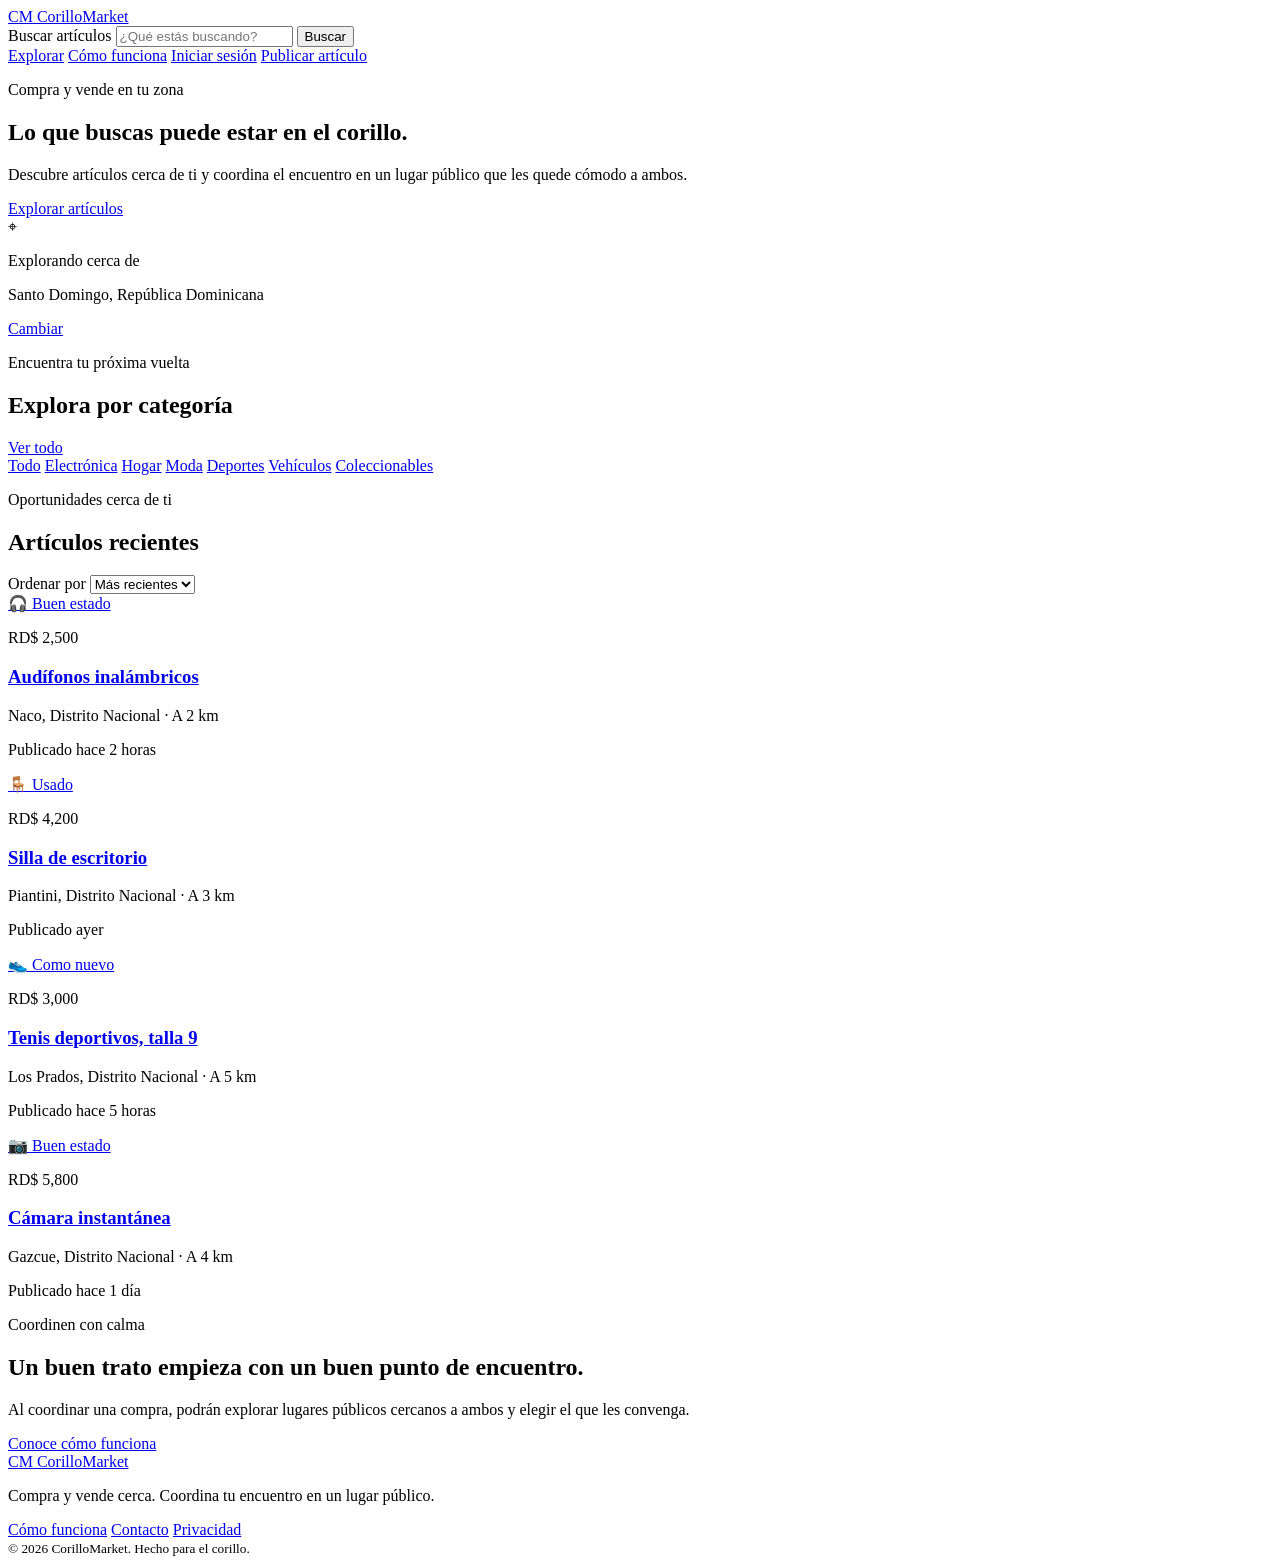
==== corillomarket main/public/index.html @ e2fe37b1 "first commit" ====
<!DOCTYPE html>
<html lang="es">
<head>
    <meta charset="UTF-8">
    <meta name="viewport" content="width=device-width, initial-scale=1.0">
    <meta name="description" content="Compra y vende artículos cerca de ti. Encuentra opciones y coordina tu encuentro en un lugar público.">
    <title>CorilloMarket | Compra y vende cerca</title>
    <link rel="stylesheet" href="style/style.css">
    <link rel="icon" href="../public/img/favicon.png" type="image/png">
</head>
<body>
    <header class="site-header">
        <a class="brand" href="index.html" aria-label="CorilloMarket, inicio">
            <span class="brand-mark" aria-hidden="true">CM</span>
            <span class="brand-name">Corillo<span>Market</span></span>
        </a>

        <form class="search-form" action="#productos" method="get" role="search">
            <label class="visually-hidden" for="busqueda">Buscar artículos</label>
            <input id="busqueda" name="q" type="search" placeholder="¿Qué estás buscando?">
            <button type="submit" aria-label="Buscar">Buscar</button>
        </form>

        <nav class="main-nav" aria-label="Navegación principal">
            <a class="nav-link active" href="index.html">Explorar</a>
            <a class="nav-link" href="#como-funciona">Cómo funciona</a>
            <a class="nav-link" href="login.php">Iniciar sesión</a>
            <a class="button button-primary" href="registro.php">Publicar artículo</a>
        </nav>
    </header>

    <main>
        <section class="welcome" aria-labelledby="welcome-title">
            <div class="welcome-copy">
                <p class="eyebrow">Compra y vende en tu zona</p>
                <h1 id="welcome-title">Lo que buscas puede estar <span>en el corillo.</span></h1>
                <p>Descubre artículos cerca de ti y coordina el encuentro en un lugar público que les quede cómodo a ambos.</p>
                <a class="button button-primary" href="#productos">Explorar artículos</a>
            </div>
            <aside class="location-card" aria-label="Ubicación seleccionada">
                <span class="location-icon" aria-hidden="true">⌖</span>
                <div>
                    <p class="card-label">Explorando cerca de</p>
                    <p class="location-name">Santo Domingo, República Dominicana</p>
                </div>
                <a href="#ubicacion" class="text-link">Cambiar</a>
            </aside>
        </section>

        <section class="category-section" aria-labelledby="categories-title">
            <div class="section-heading">
                <div>
                    <p class="eyebrow">Encuentra tu próxima vuelta</p>
                    <h2 id="categories-title">Explora por categoría</h2>
                </div>
                <a class="text-link" href="#productos">Ver todo</a>
            </div>
            <nav class="category-list" aria-label="Categorías de artículos">
                <a class="category-chip selected" href="#productos">Todo</a>
                <a class="category-chip" href="#productos">Electrónica</a>
                <a class="category-chip" href="#productos">Hogar</a>
                <a class="category-chip" href="#productos">Moda</a>
                <a class="category-chip" href="#productos">Deportes</a>
                <a class="category-chip" href="#productos">Vehículos</a>
                <a class="category-chip" href="#productos">Coleccionables</a>
            </nav>
        </section>

        <section class="listing-section" id="productos" aria-labelledby="listings-title">
            <div class="section-heading">
                <div>
                    <p class="eyebrow">Oportunidades cerca de ti</p>
                    <h2 id="listings-title">Artículos recientes</h2>
                </div>
                <label class="sort-control" for="ordenar">Ordenar por
                    <select id="ordenar" name="ordenar">
                        <option value="recientes">Más recientes</option>
                        <option value="menor-precio">Menor precio</option>
                        <option value="mayor-precio">Mayor precio</option>
                    </select>
                </label>
            </div>

            <div class="product-grid">
                <article class="product-card">
                    <a class="product-image image-electronics" href="#articulo-1" aria-label="Ver audífonos inalámbricos">
                        <span class="image-placeholder" aria-hidden="true">🎧</span>
                        <span class="image-tag">Buen estado</span>
                    </a>
                    <div class="product-info">
                        <p class="product-price">RD$ 2,500</p>
                        <h3><a href="#articulo-1">Audífonos inalámbricos</a></h3>
                        <p class="product-location">Naco, Distrito Nacional · A 2 km</p>
                        <p class="product-date">Publicado hace 2 horas</p>
                    </div>
                </article>

                <article class="product-card">
                    <a class="product-image image-home" href="#articulo-2" aria-label="Ver silla de escritorio">
                        <span class="image-placeholder" aria-hidden="true">🪑</span>
                        <span class="image-tag">Usado</span>
                    </a>
                    <div class="product-info">
                        <p class="product-price">RD$ 4,200</p>
                        <h3><a href="#articulo-2">Silla de escritorio</a></h3>
                        <p class="product-location">Piantini, Distrito Nacional · A 3 km</p>
                        <p class="product-date">Publicado ayer</p>
                    </div>
                </article>

                <article class="product-card">
                    <a class="product-image image-fashion" href="#articulo-3" aria-label="Ver tenis deportivos">
                        <span class="image-placeholder" aria-hidden="true">👟</span>
                        <span class="image-tag">Como nuevo</span>
                    </a>
                    <div class="product-info">
                        <p class="product-price">RD$ 3,000</p>
                        <h3><a href="#articulo-3">Tenis deportivos, talla 9</a></h3>
                        <p class="product-location">Los Prados, Distrito Nacional · A 5 km</p>
                        <p class="product-date">Publicado hace 5 horas</p>
                    </div>
                </article>

                <article class="product-card">
                    <a class="product-image image-collectibles" href="#articulo-4" aria-label="Ver cámara instantánea">
                        <span class="image-placeholder" aria-hidden="true">📷</span>
                        <span class="image-tag">Buen estado</span>
                    </a>
                    <div class="product-info">
                        <p class="product-price">RD$ 5,800</p>
                        <h3><a href="#articulo-4">Cámara instantánea</a></h3>
                        <p class="product-location">Gazcue, Distrito Nacional · A 4 km</p>
                        <p class="product-date">Publicado hace 1 día</p>
                    </div>
                </article>
            </div>
        </section>

        <section class="meetup-banner" id="como-funciona" aria-labelledby="meetup-title">
            <div>
                <p class="eyebrow">Coordinen con calma</p>
                <h2 id="meetup-title">Un buen trato empieza con un buen punto de encuentro.</h2>
                <p>Al coordinar una compra, podrán explorar lugares públicos cercanos a ambos y elegir el que les convenga.</p>
            </div>
            <a class="button button-secondary" href="como-funciona.html">Conoce cómo funciona</a>
        </section>
    </main>

    <footer class="site-footer">
        <a class="brand brand-footer" href="index.html">
            <span class="brand-mark" aria-hidden="true">CM</span>
            <span class="brand-name">Corillo<span>Market</span></span>
        </a>
        <p>Compra y vende cerca. Coordina tu encuentro en un lugar público.</p>
        <nav aria-label="Enlaces del pie de página">
            <a href="como-funciona.html">Cómo funciona</a>
            <a href="contacto.html">Contacto</a>
            <a href="privacidad.html">Privacidad</a>
        </nav>
        <small>&copy; 2026 CorilloMarket. Hecho para el corillo.</small>
    </footer>
</body>
</html>
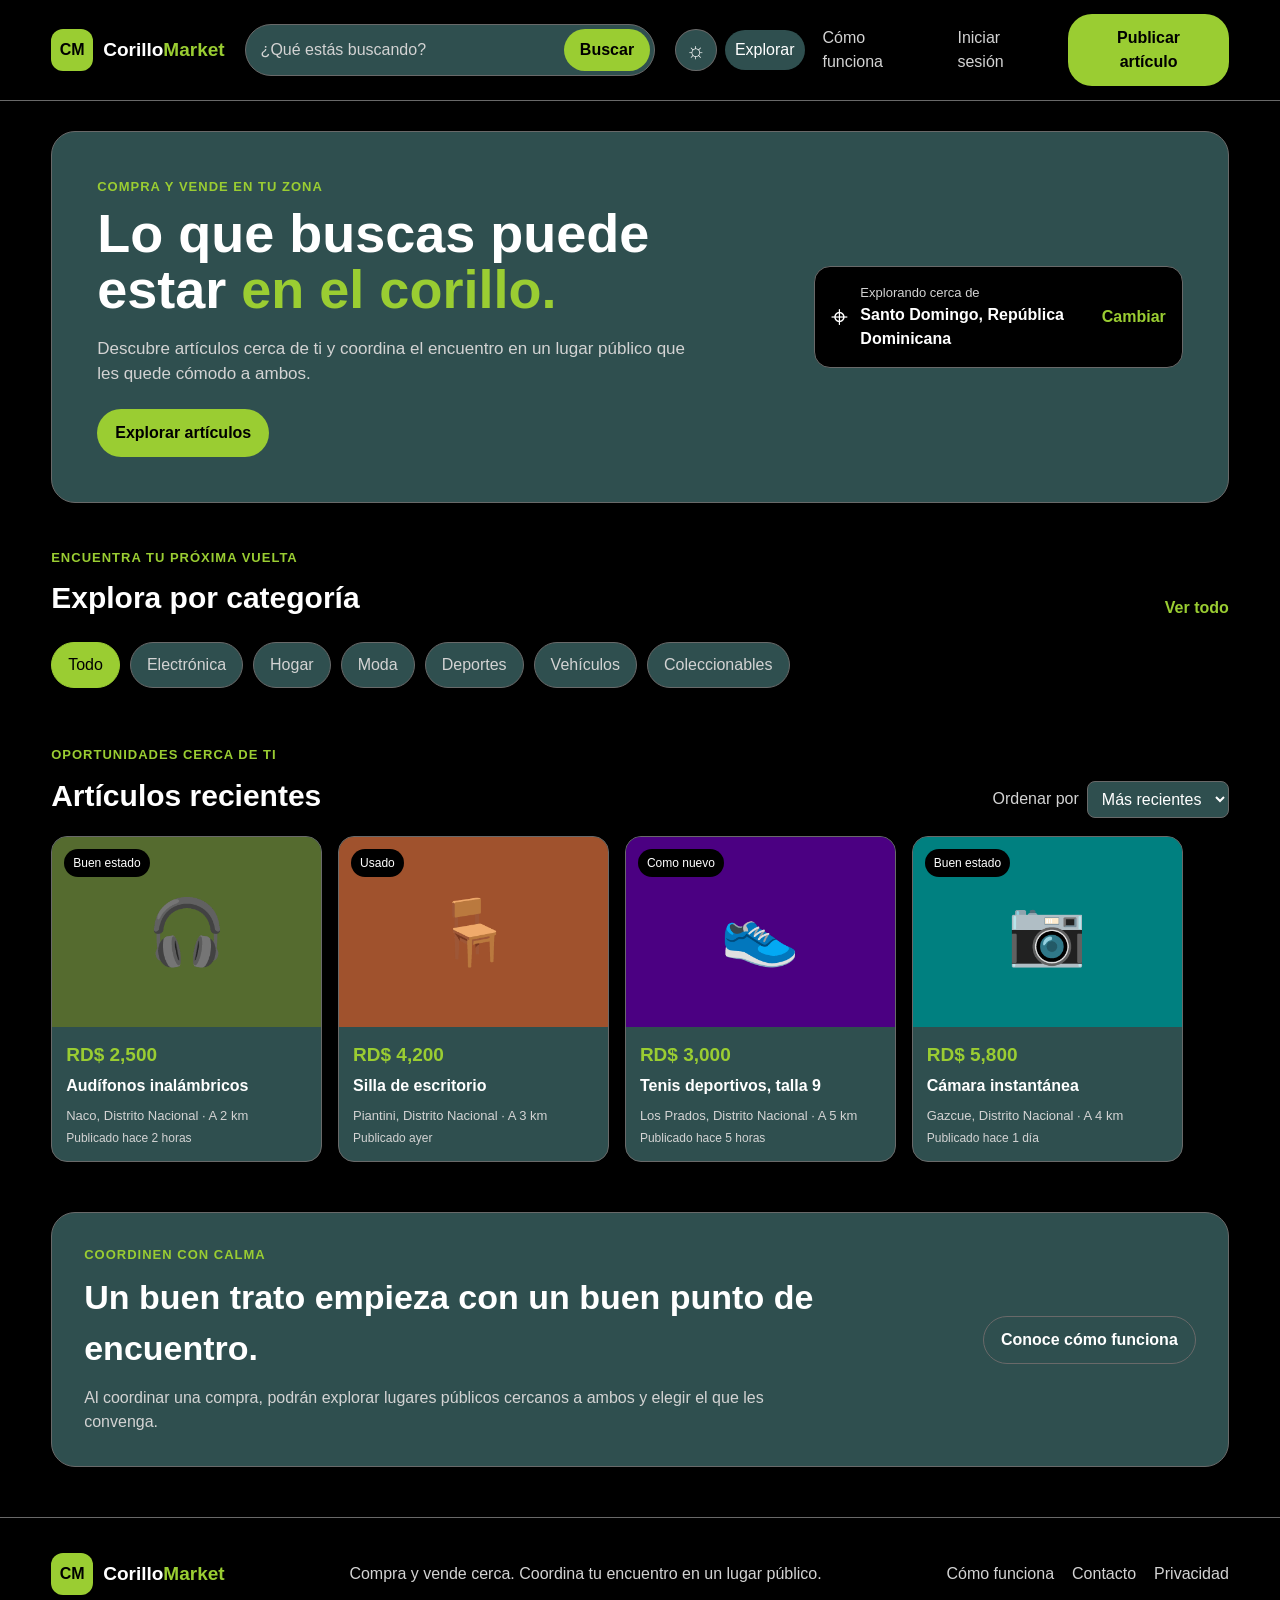
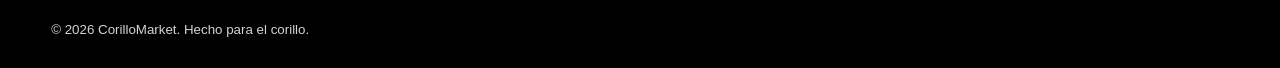
==== commit 3b92463a: "Add .gitignore file and create index.html for CorilloMarket" ====
--- a/corillomarket main/public/index.html
+++ b/corillomarket main/public/index.html
@@ -6,74 +6,79 @@
     <meta name="description" content="Compra y vende artículos cerca de ti. Encuentra opciones y coordina tu encuentro en un lugar público.">
     <title>CorilloMarket | Compra y vende cerca</title>
     <link rel="stylesheet" href="style/style.css">
-    <link rel="icon" href="../public/img/favicon.png" type="image/png">
+    <script src="js/theme.js" defer></script>
 </head>
-<body>
-    <header class="site-header">
-        <a class="brand" href="index.html" aria-label="CorilloMarket, inicio">
-            <span class="brand-mark" aria-hidden="true">CM</span>
-            <span class="brand-name">Corillo<span>Market</span></span>
+<body class="cm-page">
+    <header class="cm-header">
+        <a class="cm-brand" href="index.html" aria-label="CorilloMarket, inicio">
+            <span class="cm-brand__mark" aria-hidden="true">CM</span>
+            <span class="cm-brand__name">Corillo<span class="cm-brand__name-accent">Market</span></span>
         </a>
 
-        <form class="search-form" action="#productos" method="get" role="search">
-            <label class="visually-hidden" for="busqueda">Buscar artículos</label>
-            <input id="busqueda" name="q" type="search" placeholder="¿Qué estás buscando?">
-            <button type="submit" aria-label="Buscar">Buscar</button>
+        <form class="cm-search" action="#cm-listings" method="get" role="search">
+            <label class="cm-visually-hidden" for="cm-search-query">Buscar artículos</label>
+            <input class="cm-search__input" id="cm-search-query" name="q" type="search" placeholder="¿Qué estás buscando?">
+            <button class="cm-button cm-button--search" type="submit" aria-label="Buscar artículos">Buscar</button>
         </form>
 
-        <nav class="main-nav" aria-label="Navegación principal">
-            <a class="nav-link active" href="index.html">Explorar</a>
-            <a class="nav-link" href="#como-funciona">Cómo funciona</a>
-            <a class="nav-link" href="login.php">Iniciar sesión</a>
-            <a class="button button-primary" href="registro.php">Publicar artículo</a>
+        <nav class="cm-navigation" aria-label="Navegación principal">
+            <button class="cm-theme-toggle" type="button" data-theme-toggle aria-label="Cambiar tema" aria-pressed="false" title="Cambiar a modo claro">
+                <span class="cm-theme-toggle__icon" data-theme-icon aria-hidden="true">☼</span>
+            </button>
+            <a class="cm-navigation__link cm-navigation__link--active" href="index.html" aria-current="page">Explorar</a>
+            <a class="cm-navigation__link" href="#cm-how-it-works">Cómo funciona</a>
+            <a class="cm-navigation__link" href="login.php">Iniciar sesión</a>
+            <a class="cm-button cm-button--primary" href="registro.php">Publicar artículo</a>
         </nav>
     </header>
 
-    <main>
-        <section class="welcome" aria-labelledby="welcome-title">
-            <div class="welcome-copy">
-                <p class="eyebrow">Compra y vende en tu zona</p>
-                <h1 id="welcome-title">Lo que buscas puede estar <span>en el corillo.</span></h1>
-                <p>Descubre artículos cerca de ti y coordina el encuentro en un lugar público que les quede cómodo a ambos.</p>
-                <a class="button button-primary" href="#productos">Explorar artículos</a>
+    <main class="cm-main">
+        <section class="cm-intro" aria-labelledby="cm-intro-title">
+            <div class="cm-intro__copy">
+                <p class="cm-eyebrow">Compra y vende en tu zona</p>
+                <h1 class="cm-intro__title" id="cm-intro-title">Lo que buscas puede estar <span class="cm-intro__title-accent">en el corillo.</span></h1>
+                <p class="cm-intro__description">Descubre artículos cerca de ti y coordina el encuentro en un lugar público que les quede cómodo a ambos.</p>
+                <a class="cm-button cm-button--primary" href="#cm-listings">Explorar artículos</a>
             </div>
-            <aside class="location-card" aria-label="Ubicación seleccionada">
-                <span class="location-icon" aria-hidden="true">⌖</span>
-                <div>
-                    <p class="card-label">Explorando cerca de</p>
-                    <p class="location-name">Santo Domingo, República Dominicana</p>
+
+            <aside class="cm-location" id="cm-location" aria-label="Ubicación seleccionada">
+                <span class="cm-location__icon" aria-hidden="true">⌖</span>
+                <div class="cm-location__details">
+                    <p class="cm-location__label">Explorando cerca de</p>
+                    <p class="cm-location__name">Santo Domingo, República Dominicana</p>
                 </div>
-                <a href="#ubicacion" class="text-link">Cambiar</a>
+                <a class="cm-text-link" href="#cm-location">Cambiar</a>
             </aside>
         </section>
 
-        <section class="category-section" aria-labelledby="categories-title">
-            <div class="section-heading">
-                <div>
-                    <p class="eyebrow">Encuentra tu próxima vuelta</p>
-                    <h2 id="categories-title">Explora por categoría</h2>
+        <section class="cm-categories" aria-labelledby="cm-categories-title">
+            <div class="cm-section-heading">
+                <div class="cm-section-heading__copy">
+                    <p class="cm-eyebrow">Encuentra tu próxima vuelta</p>
+                    <h2 class="cm-section-heading__title" id="cm-categories-title">Explora por categoría</h2>
                 </div>
-                <a class="text-link" href="#productos">Ver todo</a>
+                <a class="cm-text-link" href="#cm-listings">Ver todo</a>
             </div>
-            <nav class="category-list" aria-label="Categorías de artículos">
-                <a class="category-chip selected" href="#productos">Todo</a>
-                <a class="category-chip" href="#productos">Electrónica</a>
-                <a class="category-chip" href="#productos">Hogar</a>
-                <a class="category-chip" href="#productos">Moda</a>
-                <a class="category-chip" href="#productos">Deportes</a>
-                <a class="category-chip" href="#productos">Vehículos</a>
-                <a class="category-chip" href="#productos">Coleccionables</a>
+
+            <nav class="cm-category-list" aria-label="Categorías de artículos">
+                <a class="cm-category-chip cm-category-chip--selected" href="#cm-listings" aria-current="true">Todo</a>
+                <a class="cm-category-chip" href="#cm-listings">Electrónica</a>
+                <a class="cm-category-chip" href="#cm-listings">Hogar</a>
+                <a class="cm-category-chip" href="#cm-listings">Moda</a>
+                <a class="cm-category-chip" href="#cm-listings">Deportes</a>
+                <a class="cm-category-chip" href="#cm-listings">Vehículos</a>
+                <a class="cm-category-chip" href="#cm-listings">Coleccionables</a>
             </nav>
         </section>
 
-        <section class="listing-section" id="productos" aria-labelledby="listings-title">
-            <div class="section-heading">
-                <div>
-                    <p class="eyebrow">Oportunidades cerca de ti</p>
-                    <h2 id="listings-title">Artículos recientes</h2>
+        <section class="cm-listings" id="cm-listings" aria-labelledby="cm-listings-title">
+            <div class="cm-section-heading">
+                <div class="cm-section-heading__copy">
+                    <p class="cm-eyebrow">Oportunidades cerca de ti</p>
+                    <h2 class="cm-section-heading__title" id="cm-listings-title">Artículos recientes</h2>
                 </div>
-                <label class="sort-control" for="ordenar">Ordenar por
-                    <select id="ordenar" name="ordenar">
+                <label class="cm-sort" for="cm-sort-order">Ordenar por
+                    <select class="cm-sort__select" id="cm-sort-order" name="ordenar">
                         <option value="recientes">Más recientes</option>
                         <option value="menor-precio">Menor precio</option>
                         <option value="mayor-precio">Mayor precio</option>
@@ -81,83 +86,86 @@
                 </label>
             </div>
 
-            <div class="product-grid">
-                <article class="product-card">
-                    <a class="product-image image-electronics" href="#articulo-1" aria-label="Ver audífonos inalámbricos">
-                        <span class="image-placeholder" aria-hidden="true">🎧</span>
-                        <span class="image-tag">Buen estado</span>
+            <div class="cm-product-grid">
+                <article class="cm-product-card">
+                    <a class="cm-product-card__image cm-product-card__image--electronics" href="#cm-listings" aria-label="Ver audífonos inalámbricos">
+                        <span class="cm-product-card__placeholder" aria-hidden="true">🎧</span>
+                        <span class="cm-product-card__tag">Buen estado</span>
                     </a>
-                    <div class="product-info">
-                        <p class="product-price">RD$ 2,500</p>
-                        <h3><a href="#articulo-1">Audífonos inalámbricos</a></h3>
-                        <p class="product-location">Naco, Distrito Nacional · A 2 km</p>
-                        <p class="product-date">Publicado hace 2 horas</p>
+                    <div class="cm-product-card__info">
+                        <p class="cm-product-card__price">RD$ 2,500</p>
+                        <h3 class="cm-product-card__title"><a href="#cm-listings">Audífonos inalámbricos</a></h3>
+                        <p class="cm-product-card__location">Naco, Distrito Nacional · A 2 km</p>
+                        <p class="cm-product-card__date">Publicado hace 2 horas</p>
                     </div>
                 </article>
 
-                <article class="product-card">
-                    <a class="product-image image-home" href="#articulo-2" aria-label="Ver silla de escritorio">
-                        <span class="image-placeholder" aria-hidden="true">🪑</span>
-                        <span class="image-tag">Usado</span>
+                <article class="cm-product-card">
+                    <a class="cm-product-card__image cm-product-card__image--home" href="#cm-listings" aria-label="Ver silla de escritorio">
+                        <span class="cm-product-card__placeholder" aria-hidden="true">🪑</span>
+                        <span class="cm-product-card__tag">Usado</span>
                     </a>
-                    <div class="product-info">
-                        <p class="product-price">RD$ 4,200</p>
-                        <h3><a href="#articulo-2">Silla de escritorio</a></h3>
-                        <p class="product-location">Piantini, Distrito Nacional · A 3 km</p>
-                        <p class="product-date">Publicado ayer</p>
+                    <div class="cm-product-card__info">
+                        <p class="cm-product-card__price">RD$ 4,200</p>
+                        <h3 class="cm-product-card__title"><a href="#cm-listings">Silla de escritorio</a></h3>
+                        <p class="cm-product-card__location">Piantini, Distrito Nacional · A 3 km</p>
+                        <p class="cm-product-card__date">Publicado ayer</p>
                     </div>
                 </article>
 
-                <article class="product-card">
-                    <a class="product-image image-fashion" href="#articulo-3" aria-label="Ver tenis deportivos">
-                        <span class="image-placeholder" aria-hidden="true">👟</span>
-                        <span class="image-tag">Como nuevo</span>
+                <article class="cm-product-card">
+                    <a class="cm-product-card__image cm-product-card__image--fashion" href="#cm-listings" aria-label="Ver tenis deportivos">
+                        <span class="cm-product-card__placeholder" aria-hidden="true">👟</span>
+                        <span class="cm-product-card__tag">Como nuevo</span>
                     </a>
-                    <div class="product-info">
-                        <p class="product-price">RD$ 3,000</p>
-                        <h3><a href="#articulo-3">Tenis deportivos, talla 9</a></h3>
-                        <p class="product-location">Los Prados, Distrito Nacional · A 5 km</p>
-                        <p class="product-date">Publicado hace 5 horas</p>
+                    <div class="cm-product-card__info">
+                        <p class="cm-product-card__price">RD$ 3,000</p>
+                        <h3 class="cm-product-card__title"><a href="#cm-listings">Tenis deportivos, talla 9</a></h3>
+                        <p class="cm-product-card__location">Los Prados, Distrito Nacional · A 5 km</p>
+                        <p class="cm-product-card__date">Publicado hace 5 horas</p>
                     </div>
                 </article>
 
-                <article class="product-card">
-                    <a class="product-image image-collectibles" href="#articulo-4" aria-label="Ver cámara instantánea">
-                        <span class="image-placeholder" aria-hidden="true">📷</span>
-                        <span class="image-tag">Buen estado</span>
+                <article class="cm-product-card">
+                    <a class="cm-product-card__image cm-product-card__image--collectibles" href="#cm-listings" aria-label="Ver cámara instantánea">
+                        <span class="cm-product-card__placeholder" aria-hidden="true">📷</span>
+                        <span class="cm-product-card__tag">Buen estado</span>
                     </a>
-                    <div class="product-info">
-                        <p class="product-price">RD$ 5,800</p>
-                        <h3><a href="#articulo-4">Cámara instantánea</a></h3>
-                        <p class="product-location">Gazcue, Distrito Nacional · A 4 km</p>
-                        <p class="product-date">Publicado hace 1 día</p>
+                    <div class="cm-product-card__info">
+                        <p class="cm-product-card__price">RD$ 5,800</p>
+                        <h3 class="cm-product-card__title"><a href="#cm-listings">Cámara instantánea</a></h3>
+                        <p class="cm-product-card__location">Gazcue, Distrito Nacional · A 4 km</p>
+                        <p class="cm-product-card__date">Publicado hace 1 día</p>
                     </div>
                 </article>
             </div>
         </section>
 
-        <section class="meetup-banner" id="como-funciona" aria-labelledby="meetup-title">
-            <div>
-                <p class="eyebrow">Coordinen con calma</p>
-                <h2 id="meetup-title">Un buen trato empieza con un buen punto de encuentro.</h2>
-                <p>Al coordinar una compra, podrán explorar lugares públicos cercanos a ambos y elegir el que les convenga.</p>
+        <section class="cm-meetup" id="cm-how-it-works" aria-labelledby="cm-meetup-title">
+            <div class="cm-meetup__copy">
+                <p class="cm-eyebrow">Coordinen con calma</p>
+                <h2 class="cm-meetup__title" id="cm-meetup-title">Un buen trato empieza con un buen punto de encuentro.</h2>
+                <p class="cm-meetup__description">Al coordinar una compra, podrán explorar lugares públicos cercanos a ambos y elegir el que les convenga.</p>
             </div>
-            <a class="button button-secondary" href="como-funciona.html">Conoce cómo funciona</a>
+            <a class="cm-button cm-button--secondary" href="como-funciona.html">Conoce cómo funciona</a>
         </section>
     </main>
 
-    <footer class="site-footer">
-        <a class="brand brand-footer" href="index.html">
-            <span class="brand-mark" aria-hidden="true">CM</span>
-            <span class="brand-name">Corillo<span>Market</span></span>
+    <footer class="cm-footer">
+        <a class="cm-brand cm-brand--footer" href="index.html" aria-label="CorilloMarket, inicio">
+            <span class="cm-brand__mark" aria-hidden="true">CM</span>
+            <span class="cm-brand__name">Corillo<span class="cm-brand__name-accent">Market</span></span>
         </a>
-        <p>Compra y vende cerca. Coordina tu encuentro en un lugar público.</p>
-        <nav aria-label="Enlaces del pie de página">
+        <p class="cm-footer__description">Compra y vende cerca. Coordina tu encuentro en un lugar público.</p>
+        <nav class="cm-footer__navigation" aria-label="Enlaces del pie de página">
             <a href="como-funciona.html">Cómo funciona</a>
             <a href="contacto.html">Contacto</a>
             <a href="privacidad.html">Privacidad</a>
         </nav>
-        <small>&copy; 2026 CorilloMarket. Hecho para el corillo.</small>
+        <small class="cm-footer__copyright">&copy; 2026 CorilloMarket. Hecho para el corillo.</small>
     </footer>
 </body>
 </html>
+
+
+
--- a/corillomarket main/public/style/style.css
+++ b/corillomarket main/public/style/style.css
@@ -0,0 +1,671 @@
+/* CorilloMarket: modo oscuro predeterminado y modo claro opcional. */
+
+/* Ajustes generales */
+* {
+    box-sizing: border-box;
+}
+
+html {
+    scroll-behavior: smooth;
+}
+
+body {
+    margin: 0;
+    background-color: black;
+    color: white;
+    font-family: Arial, Helvetica, sans-serif;
+    line-height: 1.5;
+}
+
+button,
+input,
+select {
+    font: inherit;
+}
+
+a {
+    color: inherit;
+    text-decoration: none;
+}
+
+:focus-visible {
+    outline: 3px solid greenyellow;
+    outline-offset: 3px;
+}
+
+.cm-visually-hidden {
+    position: absolute;
+    width: 1px;
+    height: 1px;
+    overflow: hidden;
+    clip: rect(0, 0, 0, 0);
+}
+
+/* Encabezado y navegación */
+.cm-header {
+    position: sticky;
+    top: 0;
+    z-index: 10;
+    display: flex;
+    align-items: center;
+    justify-content: space-between;
+    gap: 20px;
+    padding: 14px 4%;
+    border-bottom: 1px solid dimgray;
+    background-color: black;
+}
+
+.cm-brand {
+    display: flex;
+    align-items: center;
+    gap: 10px;
+    white-space: nowrap;
+}
+
+.cm-brand__mark {
+    display: flex;
+    width: 42px;
+    height: 42px;
+    align-items: center;
+    justify-content: center;
+    border-radius: 12px;
+    background-color: yellowgreen;
+    color: black;
+    font-weight: bold;
+}
+
+.cm-brand__name {
+    font-size: 19px;
+    font-weight: bold;
+}
+
+.cm-brand__name-accent,
+.cm-intro__title-accent {
+    color: yellowgreen;
+}
+
+.cm-search {
+    display: flex;
+    width: 35%;
+    overflow: hidden;
+    border: 1px solid dimgray;
+    border-radius: 30px;
+    background-color: darkslategray;
+}
+
+.cm-search__input {
+    width: 100%;
+    min-width: 0;
+    padding: 10px 15px;
+    border: 0;
+    background-color: transparent;
+    color: white;
+}
+
+.cm-search__input::placeholder {
+    color: lightgray;
+}
+
+.cm-navigation {
+    display: flex;
+    align-items: center;
+    justify-content: flex-end;
+    gap: 8px;
+}
+
+.cm-navigation__link {
+    padding: 8px 10px;
+    border-radius: 20px;
+    color: lightgray;
+}
+
+.cm-navigation__link:hover,
+.cm-navigation__link--active {
+    background-color: darkslategray;
+    color: white;
+}
+
+.cm-theme-toggle {
+    width: 42px;
+    height: 42px;
+    border: 1px solid dimgray;
+    border-radius: 50%;
+    background-color: darkslategray;
+    color: white;
+    cursor: pointer;
+}
+
+.cm-theme-toggle:hover {
+    background-color: dimgray;
+}
+
+.cm-theme-toggle__icon {
+    font-size: 22px;
+}
+
+/* Botones */
+.cm-button {
+    display: inline-block;
+    padding: 11px 17px;
+    border: 1px solid transparent;
+    border-radius: 24px;
+    font-weight: bold;
+    text-align: center;
+    cursor: pointer;
+}
+
+.cm-button--primary,
+.cm-button--search {
+    background-color: yellowgreen;
+    color: black;
+}
+
+.cm-button--primary:hover,
+.cm-button--search:hover {
+    background-color: greenyellow;
+}
+
+.cm-button--search {
+    margin: 4px;
+    padding: 8px 15px;
+}
+
+.cm-button--secondary {
+    border-color: dimgray;
+    background-color: darkslategray;
+    color: white;
+}
+
+/* Contenido principal */
+.cm-main {
+    width: 92%;
+    max-width: 1200px;
+    margin: 30px auto;
+}
+
+.cm-eyebrow {
+    margin: 0 0 8px;
+    color: yellowgreen;
+    font-size: 13px;
+    font-weight: bold;
+    letter-spacing: 1px;
+    text-transform: uppercase;
+}
+
+.cm-intro {
+    display: flex;
+    min-height: 330px;
+    align-items: center;
+    justify-content: space-between;
+    gap: 35px;
+    padding: 45px;
+    border: 1px solid dimgray;
+    border-radius: 24px;
+    background-color: darkslategray;
+}
+
+.cm-intro__copy {
+    width: 65%;
+}
+
+.cm-intro__title {
+    max-width: 700px;
+    margin: 0;
+    font-size: 54px;
+    line-height: 1.05;
+}
+
+.cm-intro__description {
+    max-width: 600px;
+    margin: 18px 0 22px;
+    color: lightgray;
+    font-size: 17px;
+}
+
+.cm-location {
+    display: flex;
+    width: 35%;
+    align-items: center;
+    gap: 12px;
+    padding: 16px;
+    border: 1px solid dimgray;
+    border-radius: 16px;
+    background-color: black;
+}
+
+.cm-location__icon {
+    font-size: 30px;
+}
+
+.cm-location__details {
+    flex: 1;
+}
+
+.cm-location__label,
+.cm-location__name {
+    margin: 0;
+}
+
+.cm-location__label {
+    color: lightgray;
+    font-size: 13px;
+}
+
+.cm-location__name {
+    font-weight: bold;
+}
+
+.cm-text-link {
+    color: yellowgreen;
+    font-weight: bold;
+    white-space: nowrap;
+}
+
+.cm-text-link:hover {
+    text-decoration: underline;
+}
+
+/* Categorías y títulos de sección */
+.cm-categories,
+.cm-listings {
+    padding-top: 45px;
+}
+
+.cm-section-heading {
+    display: flex;
+    align-items: flex-end;
+    justify-content: space-between;
+    gap: 15px;
+    margin-bottom: 18px;
+}
+
+.cm-section-heading__title {
+    margin: 0;
+    font-size: 30px;
+}
+
+.cm-category-list {
+    display: flex;
+    gap: 10px;
+    overflow-x: auto;
+    padding: 4px 0 12px;
+}
+
+.cm-category-chip {
+    flex: 0 0 auto;
+    padding: 10px 16px;
+    border: 1px solid dimgray;
+    border-radius: 24px;
+    background-color: darkslategray;
+    color: lightgray;
+}
+
+.cm-category-chip:hover,
+.cm-category-chip--selected {
+    border-color: yellowgreen;
+    background-color: yellowgreen;
+    color: black;
+}
+
+/* Orden y cuadrícula de artículos */
+.cm-sort {
+    display: flex;
+    align-items: center;
+    gap: 8px;
+    color: lightgray;
+}
+
+.cm-sort__select {
+    padding: 8px 10px;
+    border: 1px solid dimgray;
+    border-radius: 8px;
+    background-color: darkslategray;
+    color: white;
+}
+
+.cm-product-grid {
+    display: flex;
+    flex-wrap: wrap;
+    gap: 16px;
+}
+
+.cm-product-card {
+    width: 23%;
+    overflow: hidden;
+    border: 1px solid dimgray;
+    border-radius: 16px;
+    background-color: darkslategray;
+}
+
+.cm-product-card__image {
+    position: relative;
+    display: flex;
+    height: 190px;
+    align-items: center;
+    justify-content: center;
+    background-color: darkslategray;
+}
+
+.cm-product-card__image--electronics { background-color: darkolivegreen; }
+.cm-product-card__image--home { background-color: sienna; }
+.cm-product-card__image--fashion { background-color: indigo; }
+.cm-product-card__image--collectibles { background-color: teal; }
+
+.cm-product-card__placeholder {
+    font-size: 64px;
+}
+
+.cm-product-card__tag {
+    position: absolute;
+    top: 12px;
+    left: 12px;
+    padding: 5px 9px;
+    border-radius: 15px;
+    background-color: black;
+    color: white;
+    font-size: 12px;
+}
+
+.cm-product-card__info {
+    padding: 14px;
+}
+
+.cm-product-card__price {
+    margin: 0 0 5px;
+    color: yellowgreen;
+    font-size: 19px;
+    font-weight: bold;
+}
+
+.cm-product-card__title {
+    margin: 0;
+    font-size: 16px;
+}
+
+.cm-product-card__title a:hover {
+    color: yellowgreen;
+}
+
+.cm-product-card__location,
+.cm-product-card__date {
+    margin: 8px 0 0;
+    color: lightgray;
+    font-size: 13px;
+}
+
+.cm-product-card__date {
+    margin-top: 3px;
+    font-size: 12px;
+}
+
+/* Información sobre los puntos de encuentro */
+.cm-meetup {
+    display: flex;
+    align-items: center;
+    justify-content: space-between;
+    gap: 25px;
+    margin: 50px 0;
+    padding: 32px;
+    border: 1px solid dimgray;
+    border-radius: 24px;
+    background-color: darkslategray;
+}
+
+.cm-meetup__copy {
+    max-width: 750px;
+}
+
+.cm-meetup__title {
+    margin: 0;
+    font-size: 34px;
+}
+
+.cm-meetup__description {
+    margin: 12px 0 0;
+    color: lightgray;
+}
+
+/* Pie de página */
+.cm-footer {
+    display: flex;
+    flex-wrap: wrap;
+    align-items: center;
+    justify-content: space-between;
+    gap: 18px;
+    padding: 28px 4%;
+    border-top: 1px solid dimgray;
+    background-color: black;
+}
+
+.cm-footer__description {
+    color: lightgray;
+}
+
+.cm-footer__navigation {
+    display: flex;
+    flex-wrap: wrap;
+    gap: 18px;
+    color: lightgray;
+}
+
+.cm-footer__navigation a:hover {
+    color: yellowgreen;
+}
+
+.cm-footer__copyright {
+    width: 100%;
+    color: lightgray;
+}
+
+/* Modo claro: el JavaScript añade data-theme="light" al body. */
+body[data-theme="light"] {
+    background-color: whitesmoke;
+    color: black;
+}
+
+body[data-theme="light"] .cm-header,
+body[data-theme="light"] .cm-footer {
+    border-color: lightgray;
+    background-color: white;
+}
+
+body[data-theme="light"] .cm-brand__mark,
+body[data-theme="light"] .cm-button--primary,
+body[data-theme="light"] .cm-button--search,
+body[data-theme="light"] .cm-category-chip--selected {
+    background-color: forestgreen;
+    color: white;
+}
+
+body[data-theme="light"] .cm-brand__name-accent,
+body[data-theme="light"] .cm-intro__title-accent,
+body[data-theme="light"] .cm-eyebrow,
+body[data-theme="light"] .cm-text-link,
+body[data-theme="light"] .cm-product-card__price {
+    color: forestgreen;
+}
+
+body[data-theme="light"] .cm-search,
+body[data-theme="light"] .cm-theme-toggle,
+body[data-theme="light"] .cm-navigation__link:hover,
+body[data-theme="light"] .cm-navigation__link--active,
+body[data-theme="light"] .cm-category-chip,
+body[data-theme="light"] .cm-sort__select,
+body[data-theme="light"] .cm-location,
+body[data-theme="light"] .cm-button--secondary {
+    border-color: lightgray;
+    background-color: white;
+    color: black;
+}
+
+body[data-theme="light"] .cm-search__input {
+    color: black;
+}
+
+body[data-theme="light"] .cm-search__input::placeholder,
+body[data-theme="light"] .cm-intro__description,
+body[data-theme="light"] .cm-location__label,
+body[data-theme="light"] .cm-sort,
+body[data-theme="light"] .cm-product-card__location,
+body[data-theme="light"] .cm-product-card__date,
+body[data-theme="light"] .cm-meetup__description,
+body[data-theme="light"] .cm-footer__description,
+body[data-theme="light"] .cm-footer__navigation,
+body[data-theme="light"] .cm-footer__copyright {
+    color: dimgray;
+}
+
+body[data-theme="light"] .cm-intro,
+body[data-theme="light"] .cm-product-card {
+    border-color: lightgray;
+    background-color: white;
+}
+
+body[data-theme="light"] .cm-meetup {
+    border-color: lightgray;
+    background-color: gainsboro;
+}
+
+body[data-theme="light"] .cm-product-card__tag {
+    background-color: white;
+    color: black;
+}
+
+body[data-theme="light"] .cm-button--primary:hover,
+body[data-theme="light"] .cm-button--search:hover {
+    background-color: darkgreen;
+}
+
+/* Pantallas medianas */
+@media (max-width: 1050px) {
+    .cm-header {
+        flex-wrap: wrap;
+    }
+
+    .cm-search {
+        width: 40%;
+    }
+
+    .cm-navigation {
+        width: 100%;
+        justify-content: center;
+    }
+
+    .cm-product-card {
+        width: 48%;
+    }
+}
+
+/* Pantallas pequeñas */
+@media (max-width: 650px) {
+    .cm-header {
+        position: static;
+        justify-content: space-between;
+    }
+
+    .cm-search {
+        width: 100%;
+        order: 3;
+    }
+
+    .cm-navigation {
+        flex-wrap: wrap;
+        justify-content: flex-start;
+        gap: 5px;
+    }
+
+    .cm-navigation__link {
+        padding: 7px;
+        font-size: 13px;
+    }
+
+    .cm-main {
+        width: 94%;
+        margin-top: 16px;
+    }
+
+    .cm-intro {
+        align-items: stretch;
+        flex-direction: column;
+        gap: 22px;
+        padding: 24px;
+    }
+
+    .cm-intro__copy,
+    .cm-location {
+        width: 100%;
+    }
+
+    .cm-intro__title {
+        font-size: 40px;
+    }
+
+    .cm-section-heading {
+        align-items: flex-start;
+    }
+
+    .cm-section-heading__title {
+        font-size: 24px;
+    }
+
+    .cm-sort {
+        align-items: flex-end;
+        flex-direction: column;
+        gap: 4px;
+        font-size: 12px;
+    }
+
+    .cm-sort__select {
+        max-width: 150px;
+        font-size: 12px;
+    }
+
+    .cm-product-grid {
+        gap: 10px;
+    }
+
+    .cm-product-card {
+        width: 48%;
+    }
+
+    .cm-product-card__image {
+        height: 140px;
+    }
+
+    .cm-product-card__placeholder {
+        font-size: 48px;
+    }
+
+    .cm-product-card__info {
+        padding: 10px;
+    }
+
+    .cm-product-card__location,
+    .cm-product-card__date {
+        font-size: 11px;
+    }
+
+    .cm-meetup {
+        align-items: flex-start;
+        flex-direction: column;
+        padding: 24px;
+    }
+
+    .cm-meetup__title {
+        font-size: 27px;
+    }
+
+    .cm-footer {
+        align-items: flex-start;
+        flex-direction: column;
+        padding: 24px 4%;
+    }
+}
+
+@media (prefers-reduced-motion: reduce) {
+    html {
+        scroll-behavior: auto;
+    }
+}
+
+
